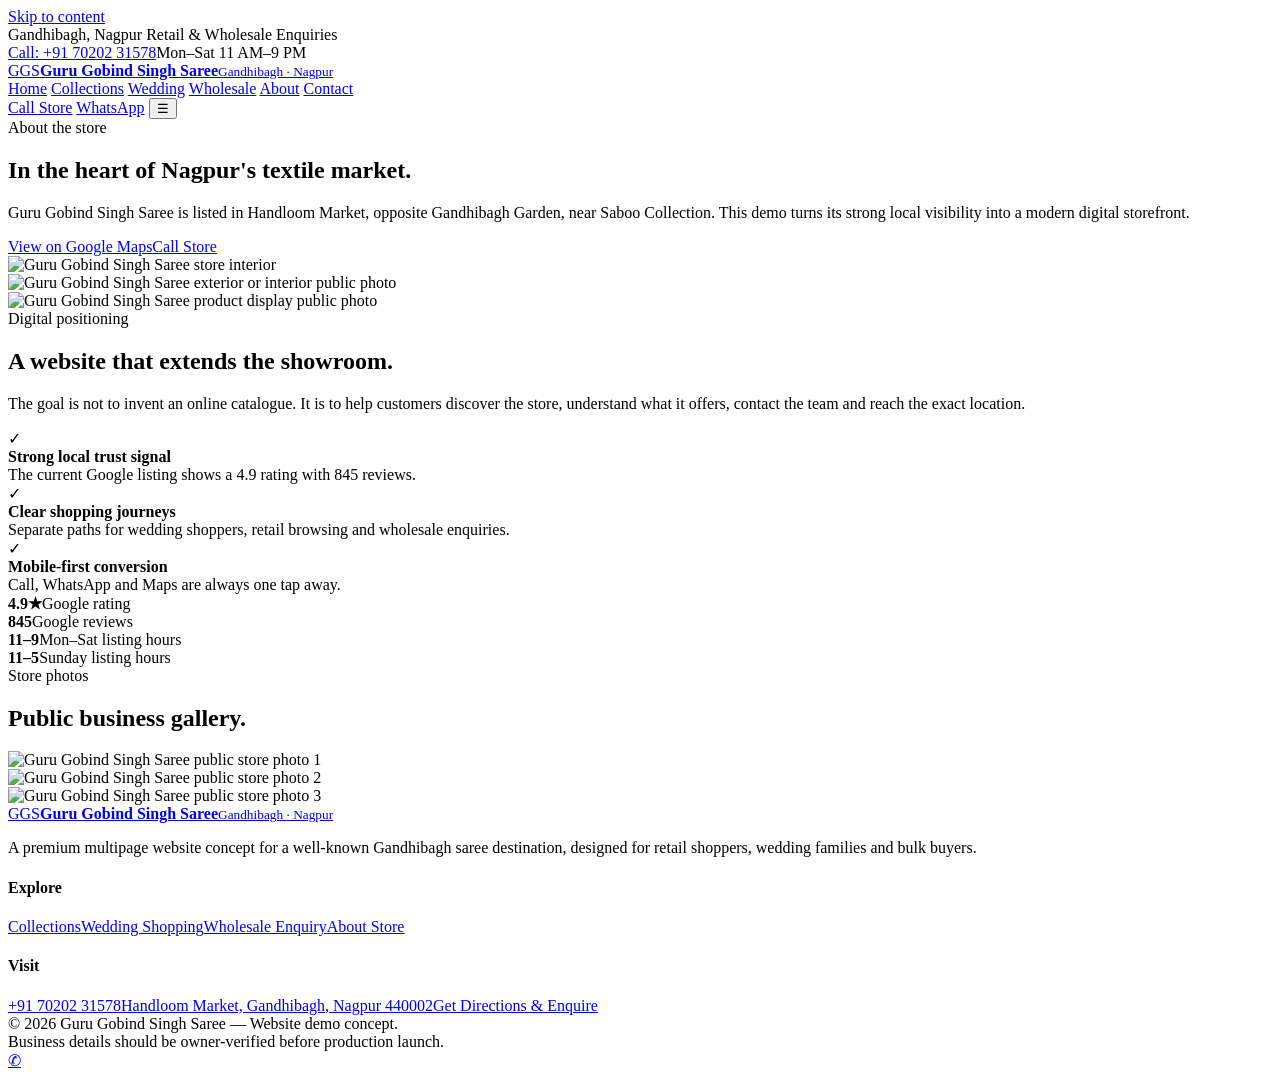
==== about.html @ aa6959a7 "Add about.html" ====
<!doctype html>
<html lang="en">
<head>
  <meta charset="utf-8">
  <meta name="viewport" content="width=device-width,initial-scale=1">
  <meta name="theme-color" content="#6f1725">
  <meta name="description" content="Guru Gobind Singh Saree, Gandhibagh Nagpur — sarees, wedding shopping and wholesale enquiries.">
  <title>Guru Gobind Singh Saree | Gandhibagh, Nagpur</title>
  <link rel="stylesheet" href="assets/style.css">
</head>
<body data-page="about">
<a class="skip-link" href="#main">Skip to content</a>
<div class="topbar"><div class="container"><div>Gandhibagh, Nagpur <span class="dot"></span> Retail & Wholesale Enquiries</div><div class="topbar-right"><a href="tel:+917020231578">Call: +91 70202 31578</a><span>Mon–Sat 11 AM–9 PM</span></div></div></div>
<header class="header">
  <div class="container nav">
    <a class="brand" href="index.html" aria-label="Guru Gobind Singh Saree home"><span class="brand-mark"><span>GGS</span></span><span class="brand-copy"><b>Guru Gobind Singh Saree</b><small>Gandhibagh · Nagpur</small></span></a>
    <nav class="nav-links" aria-label="Primary navigation">
      <a data-nav="home" href="index.html">Home</a>
      <a data-nav="collections" href="collections.html">Collections</a>
      <a data-nav="wedding" href="wedding.html">Wedding</a>
      <a data-nav="wholesale" href="wholesale.html">Wholesale</a>
      <a data-nav="about" href="about.html">About</a>
      <a data-nav="contact" href="contact.html">Contact</a>
    </nav>
    <div class="nav-cta">
      <a class="btn btn-secondary btn-sm" href="tel:+917020231578">Call Store</a>
      <a class="btn btn-primary btn-sm" href="https://wa.me/917020231578" target="_blank" rel="noopener">WhatsApp</a>
      <button class="menu-btn" aria-label="Toggle menu" aria-expanded="false">☰</button>
    </div>
  </div>
</header>
<main id="main">
<section class="page-hero"><div class="container page-hero-grid"><div class="reveal"><div class="eyebrow">About the store</div><h1>In the heart of Nagpur's textile market.</h1><p>Guru Gobind Singh Saree is listed in Handloom Market, opposite Gandhibagh Garden, near Saboo Collection. This demo turns its strong local visibility into a modern digital storefront.</p><div class="hero-actions"><a class="btn btn-primary" href="https://maps.app.goo.gl/PXS4kTp1xGCMeKwM9" target="_blank" rel="noopener">View on Google Maps</a><a class="btn btn-secondary" href="tel:+917020231578">Call Store</a></div></div><div class="mini-photo reveal"><img src="https://content.jdmagicbox.com/v2/comp/nagpur/m4/0712px712.x712.190323190812.b2m4/catalogue/guru-gobind-singh-saree-gandhibagh-nagpur-saree-retailers-ehe0ba28uo.jpg" alt="Guru Gobind Singh Saree store interior"></div></div></section>
<section class="section"><div class="container story"><div class="story-media reveal"><div class="p1"><img src="https://content.jdmagicbox.com/comp/nagpur/m4/0712px712.x712.190323190812.b2m4/catalogue/guru-gobind-singh-saree-gandhibagh-nagpur-saree-retailers-9dnatc7odx.jpg" alt="Guru Gobind Singh Saree exterior or interior public photo"></div><div class="p2"><img src="https://content.jdmagicbox.com/comp/nagpur/m4/0712px712.x712.190323190812.b2m4/catalogue/guru-gobind-singh-saree-gandhibagh-nagpur-saree-retailers-gusxy4jlna.jpg" alt="Guru Gobind Singh Saree product display public photo"></div></div><div class="reveal"><div class="eyebrow">Digital positioning</div><h2 class="section-title">A website that extends the showroom.</h2><p class="section-lead">The goal is not to invent an online catalogue. It is to help customers discover the store, understand what it offers, contact the team and reach the exact location.</p><div class="story-points"><div class="story-point"><span class="check">✓</span><div><strong>Strong local trust signal</strong><div>The current Google listing shows a 4.9 rating with 845 reviews.</div></div></div><div class="story-point"><span class="check">✓</span><div><strong>Clear shopping journeys</strong><div>Separate paths for wedding shoppers, retail browsing and wholesale enquiries.</div></div></div><div class="story-point"><span class="check">✓</span><div><strong>Mobile-first conversion</strong><div>Call, WhatsApp and Maps are always one tap away.</div></div></div></div></div></div></section>
<section class="section-sm"><div class="container stats reveal"><div class="stat"><strong>4.9★</strong><span>Google rating</span></div><div class="stat"><strong>845</strong><span>Google reviews</span></div><div class="stat"><strong>11–9</strong><span>Mon–Sat listing hours</span></div><div class="stat"><strong>11–5</strong><span>Sunday listing hours</span></div></div></section>
<section class="section"><div class="container center reveal"><div class="eyebrow">Store photos</div><h2 class="section-title">Public business gallery.</h2></div><div class="container gallery reveal"><div class="gallery-card"><img src="https://content.jdmagicbox.com/comp/nagpur/m4/0712px712.x712.190323190812.b2m4/catalogue/guru-gobind-singh-saree-gandhibagh-nagpur-saree-retailers-9dnatc7odx.jpg" alt="Guru Gobind Singh Saree public store photo 1"></div><div class="gallery-card"><img src="https://content.jdmagicbox.com/v2/comp/nagpur/m4/0712px712.x712.190323190812.b2m4/catalogue/guru-gobind-singh-saree-gandhibagh-nagpur-saree-retailers-ehe0ba28uo.jpg" alt="Guru Gobind Singh Saree public store photo 2"></div><div class="gallery-card"><img src="https://content.jdmagicbox.com/comp/nagpur/m4/0712px712.x712.190323190812.b2m4/catalogue/guru-gobind-singh-saree-gandhibagh-nagpur-saree-retailers-gusxy4jlna.jpg" alt="Guru Gobind Singh Saree public store photo 3"></div></div></section>
</main>
<footer class="footer">
  <div class="container footer-grid">
    <div>
      <a class="brand" href="index.html"><span class="brand-mark"><span>GGS</span></span><span class="brand-copy"><b>Guru Gobind Singh Saree</b><small>Gandhibagh · Nagpur</small></span></a>
      <p>A premium multipage website concept for a well-known Gandhibagh saree destination, designed for retail shoppers, wedding families and bulk buyers.</p>
    </div>
    <div><h4>Explore</h4><div class="footer-links"><a href="collections.html">Collections</a><a href="wedding.html">Wedding Shopping</a><a href="wholesale.html">Wholesale Enquiry</a><a href="about.html">About Store</a></div></div>
    <div><h4>Visit</h4><div class="footer-links"><a href="tel:+917020231578">+91 70202 31578</a><a href="https://maps.app.goo.gl/PXS4kTp1xGCMeKwM9" target="_blank" rel="noopener">Handloom Market, Gandhibagh, Nagpur 440002</a><a href="contact.html">Get Directions & Enquire</a></div></div>
  </div>
  <div class="container footer-bottom"><div>© 2026 Guru Gobind Singh Saree — Website demo concept.</div><span>Business details should be owner-verified before production launch.</span></div>
</footer>
<a class="whatsapp-float" aria-label="Chat on WhatsApp" href="https://wa.me/917020231578?text=Namaste%2C%20I%20want%20to%20know%20about%20your%20saree%20collection." target="_blank" rel="noopener">✆</a>
<dialog id="lightbox" class="lightbox"><button class="lightbox-close" aria-label="Close image">×</button><img src="assets/fallback.svg" alt="Expanded store photo"></dialog>
<script src="assets/script.js"></script>
</body></html>
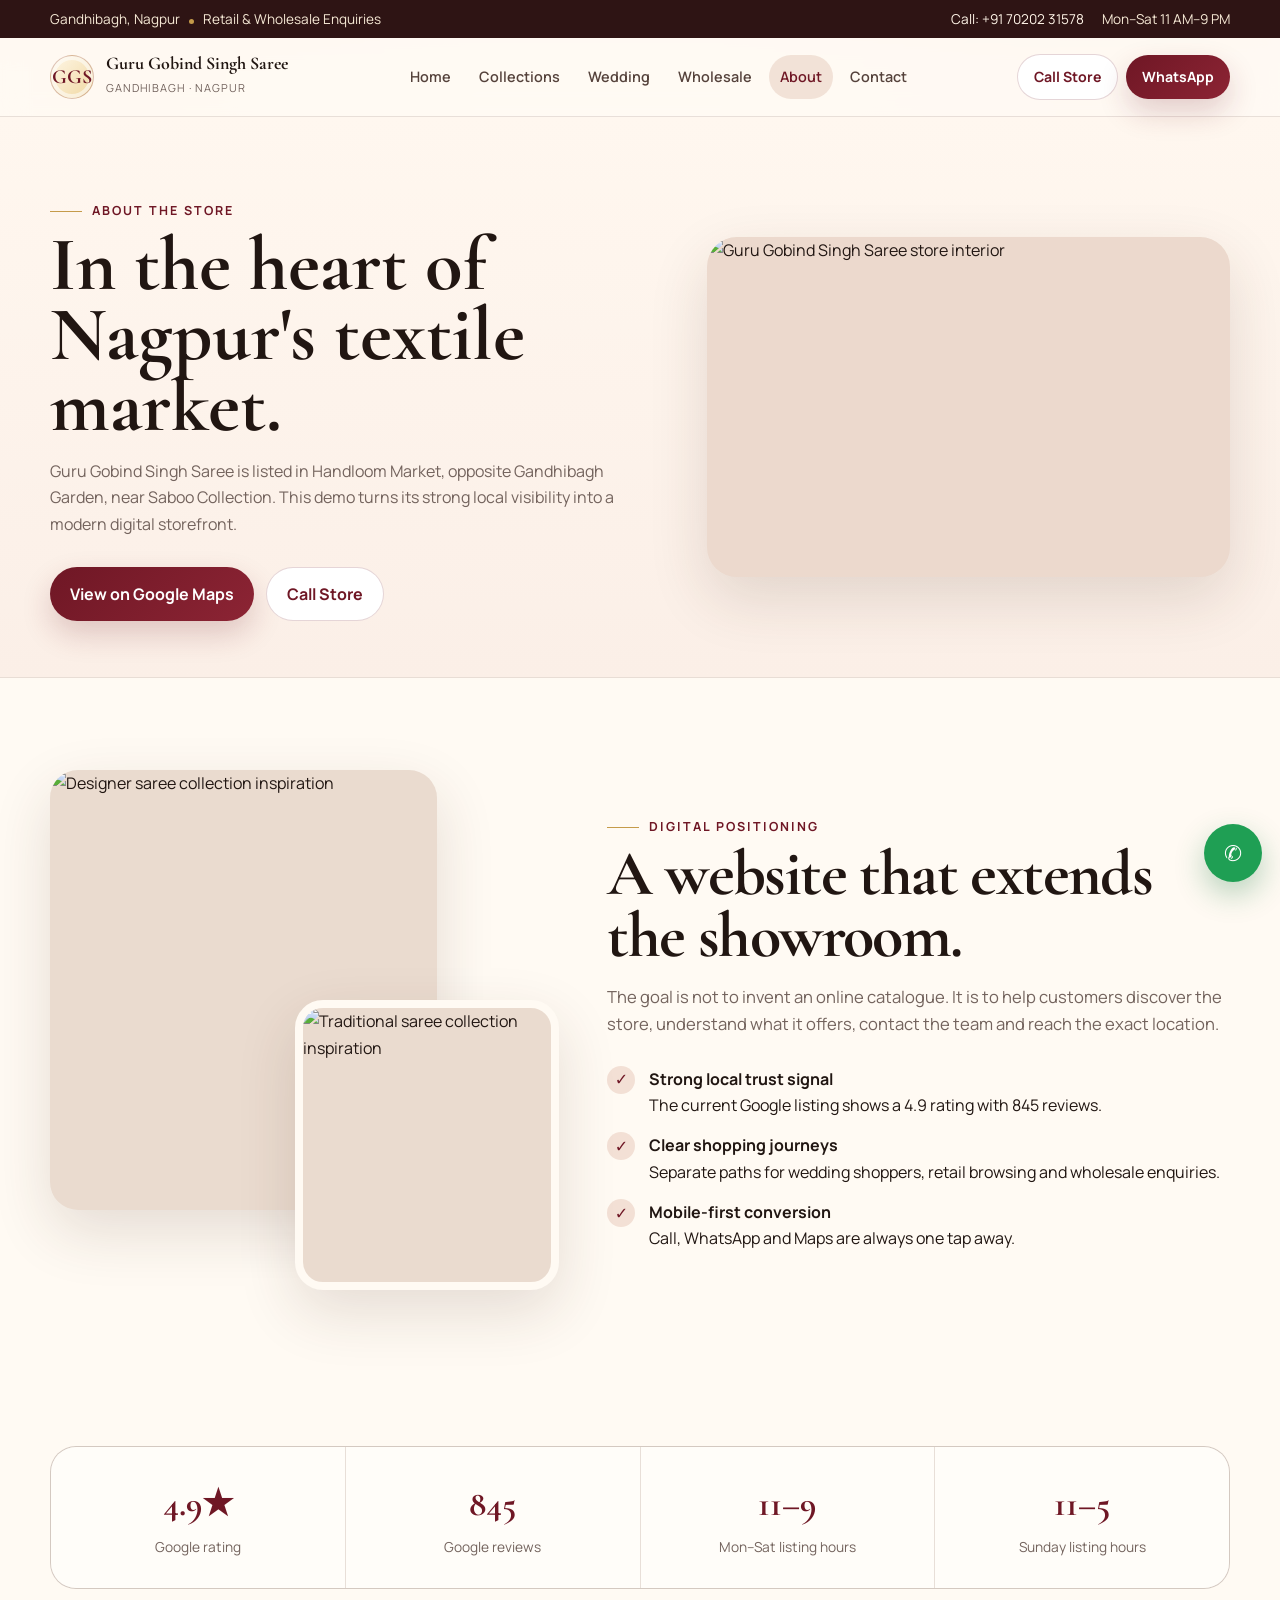
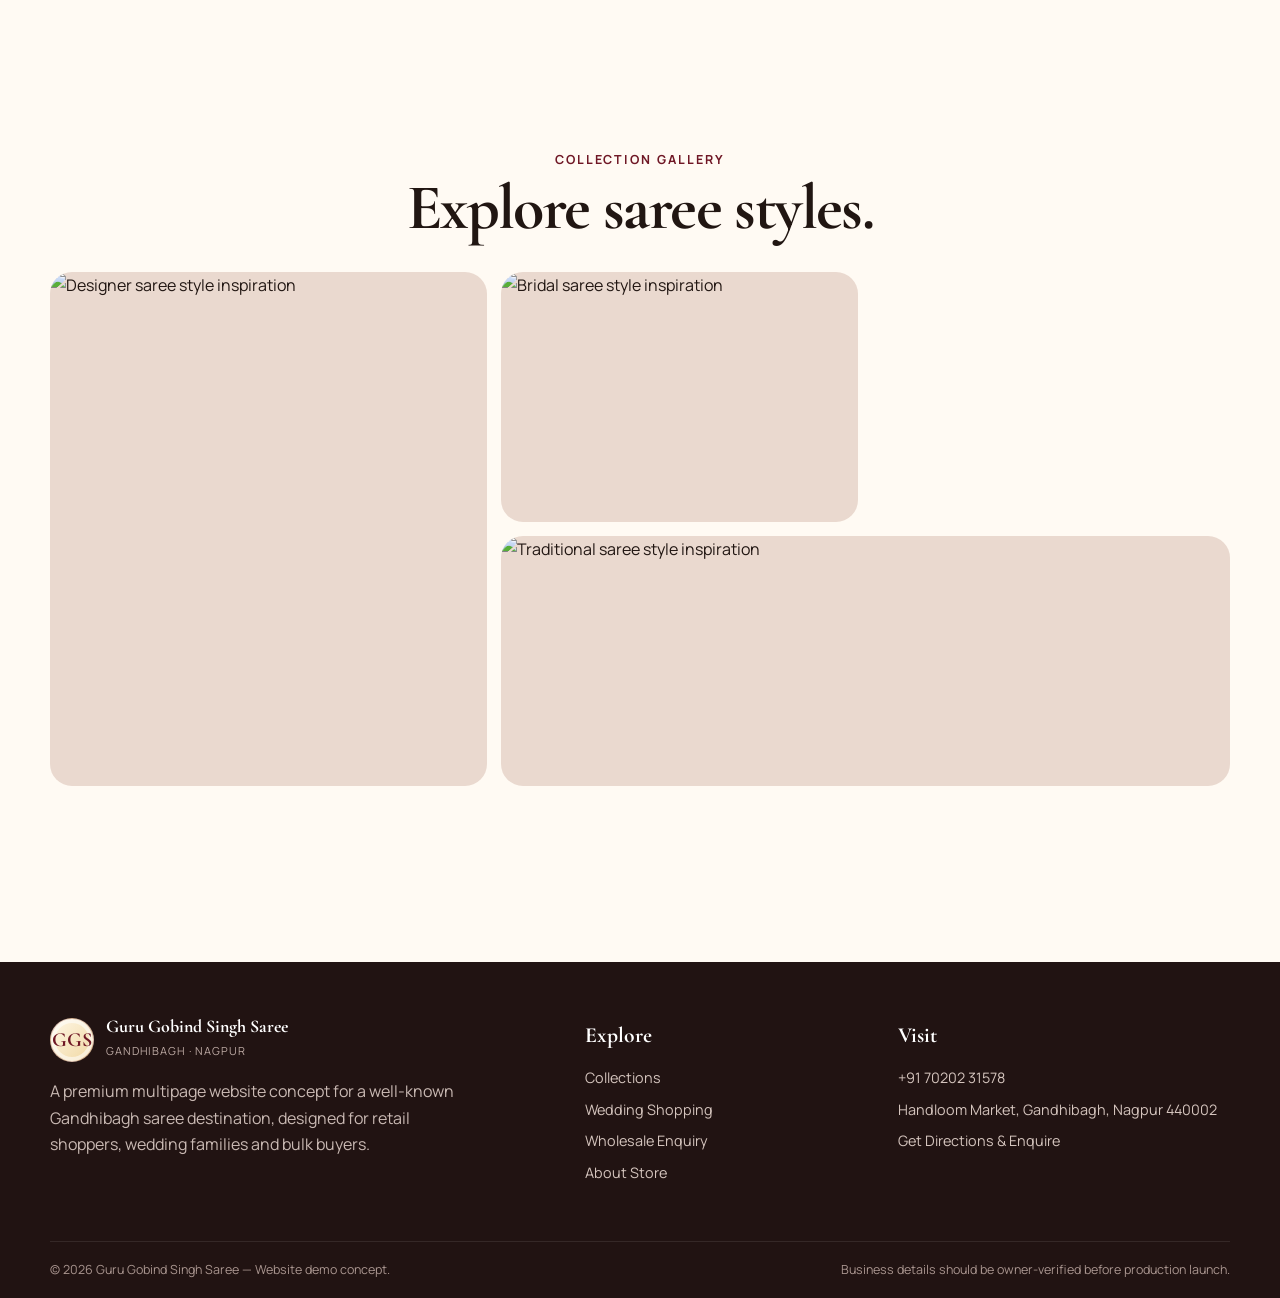
==== commit 329a817a: "Keep one shop photo and use catalog imagery elsewhere" ====
--- a/about.html
+++ b/about.html
@@ -31,9 +31,9 @@
 </header>
 <main id="main">
 <section class="page-hero"><div class="container page-hero-grid"><div class="reveal"><div class="eyebrow">About the store</div><h1>In the heart of Nagpur's textile market.</h1><p>Guru Gobind Singh Saree is listed in Handloom Market, opposite Gandhibagh Garden, near Saboo Collection. This demo turns its strong local visibility into a modern digital storefront.</p><div class="hero-actions"><a class="btn btn-primary" href="https://maps.app.goo.gl/PXS4kTp1xGCMeKwM9" target="_blank" rel="noopener">View on Google Maps</a><a class="btn btn-secondary" href="tel:+917020231578">Call Store</a></div></div><div class="mini-photo reveal"><img src="https://content.jdmagicbox.com/v2/comp/nagpur/m4/0712px712.x712.190323190812.b2m4/catalogue/guru-gobind-singh-saree-gandhibagh-nagpur-saree-retailers-ehe0ba28uo.jpg" alt="Guru Gobind Singh Saree store interior"></div></div></section>
-<section class="section"><div class="container story"><div class="story-media reveal"><div class="p1"><img src="https://content.jdmagicbox.com/comp/nagpur/m4/0712px712.x712.190323190812.b2m4/catalogue/guru-gobind-singh-saree-gandhibagh-nagpur-saree-retailers-9dnatc7odx.jpg" alt="Guru Gobind Singh Saree exterior or interior public photo"></div><div class="p2"><img src="https://content.jdmagicbox.com/comp/nagpur/m4/0712px712.x712.190323190812.b2m4/catalogue/guru-gobind-singh-saree-gandhibagh-nagpur-saree-retailers-gusxy4jlna.jpg" alt="Guru Gobind Singh Saree product display public photo"></div></div><div class="reveal"><div class="eyebrow">Digital positioning</div><h2 class="section-title">A website that extends the showroom.</h2><p class="section-lead">The goal is not to invent an online catalogue. It is to help customers discover the store, understand what it offers, contact the team and reach the exact location.</p><div class="story-points"><div class="story-point"><span class="check">✓</span><div><strong>Strong local trust signal</strong><div>The current Google listing shows a 4.9 rating with 845 reviews.</div></div></div><div class="story-point"><span class="check">✓</span><div><strong>Clear shopping journeys</strong><div>Separate paths for wedding shoppers, retail browsing and wholesale enquiries.</div></div></div><div class="story-point"><span class="check">✓</span><div><strong>Mobile-first conversion</strong><div>Call, WhatsApp and Maps are always one tap away.</div></div></div></div></div></div></section>
+<section class="section"><div class="container story"><div class="story-media reveal"><div class="p1"><img src="https://images.unsplash.com/photo-1774437891639-e82c83533799?auto=format&fit=crop&w=1100&q=84" alt="Designer saree collection inspiration"></div><div class="p2"><img src="https://images.unsplash.com/photo-1774437891793-2013f7b5a04a?auto=format&fit=crop&w=1100&q=84" alt="Traditional saree collection inspiration"></div></div><div class="reveal"><div class="eyebrow">Digital positioning</div><h2 class="section-title">A website that extends the showroom.</h2><p class="section-lead">The goal is not to invent an online catalogue. It is to help customers discover the store, understand what it offers, contact the team and reach the exact location.</p><div class="story-points"><div class="story-point"><span class="check">✓</span><div><strong>Strong local trust signal</strong><div>The current Google listing shows a 4.9 rating with 845 reviews.</div></div></div><div class="story-point"><span class="check">✓</span><div><strong>Clear shopping journeys</strong><div>Separate paths for wedding shoppers, retail browsing and wholesale enquiries.</div></div></div><div class="story-point"><span class="check">✓</span><div><strong>Mobile-first conversion</strong><div>Call, WhatsApp and Maps are always one tap away.</div></div></div></div></div></div></section>
 <section class="section-sm"><div class="container stats reveal"><div class="stat"><strong>4.9★</strong><span>Google rating</span></div><div class="stat"><strong>845</strong><span>Google reviews</span></div><div class="stat"><strong>11–9</strong><span>Mon–Sat listing hours</span></div><div class="stat"><strong>11–5</strong><span>Sunday listing hours</span></div></div></section>
-<section class="section"><div class="container center reveal"><div class="eyebrow">Store photos</div><h2 class="section-title">Public business gallery.</h2></div><div class="container gallery reveal"><div class="gallery-card"><img src="https://content.jdmagicbox.com/comp/nagpur/m4/0712px712.x712.190323190812.b2m4/catalogue/guru-gobind-singh-saree-gandhibagh-nagpur-saree-retailers-9dnatc7odx.jpg" alt="Guru Gobind Singh Saree public store photo 1"></div><div class="gallery-card"><img src="https://content.jdmagicbox.com/v2/comp/nagpur/m4/0712px712.x712.190323190812.b2m4/catalogue/guru-gobind-singh-saree-gandhibagh-nagpur-saree-retailers-ehe0ba28uo.jpg" alt="Guru Gobind Singh Saree public store photo 2"></div><div class="gallery-card"><img src="https://content.jdmagicbox.com/comp/nagpur/m4/0712px712.x712.190323190812.b2m4/catalogue/guru-gobind-singh-saree-gandhibagh-nagpur-saree-retailers-gusxy4jlna.jpg" alt="Guru Gobind Singh Saree public store photo 3"></div></div></section>
+<section class="section"><div class="container center reveal"><div class="eyebrow">Collection gallery</div><h2 class="section-title">Explore saree styles.</h2></div><div class="container gallery reveal"><div class="gallery-card"><img src="https://images.unsplash.com/photo-1756483510889-dd6c3d9e0a17?auto=format&fit=crop&w=1100&q=84" alt="Designer saree style inspiration"></div><div class="gallery-card"><img src="https://images.unsplash.com/photo-1771992228630-62fb0bd1ebd2?auto=format&fit=crop&w=1100&q=84" alt="Bridal saree style inspiration"></div><div class="gallery-card"><img src="https://images.unsplash.com/photo-1745482031782-78f33f4c27ff?auto=format&fit=crop&w=1100&q=84" alt="Traditional saree style inspiration"></div></div></section>
 </main>
 <footer class="footer">
   <div class="container footer-grid">
--- a/assets/style.css
+++ b/assets/style.css
@@ -0,0 +1,104 @@
+@import url('https://fonts.googleapis.com/css2?family=Cormorant+Garamond:wght@500;600;700&family=Manrope:wght@400;500;600;700&display=swap');
+
+:root{
+  --ink:#211612;
+  --muted:#73635d;
+  --cream:#fffaf3;
+  --paper:#fffdf9;
+  --maroon:#6f1725;
+  --maroon-2:#8e2634;
+  --gold:#c59b4a;
+  --gold-soft:#ead6a8;
+  --rose:#f5e5df;
+  --line:rgba(65,38,31,.12);
+  --shadow:0 22px 60px rgba(72,39,27,.14);
+  --radius:26px;
+  --radius-sm:18px;
+  --max:1180px;
+}
+
+*{box-sizing:border-box}
+html{scroll-behavior:smooth}
+body{margin:0;background:var(--cream);color:var(--ink);font-family:'Manrope',system-ui,sans-serif;line-height:1.65;overflow-x:hidden}
+body::before{content:"";position:fixed;inset:0;pointer-events:none;z-index:-1;background:radial-gradient(circle at 10% 8%,rgba(197,155,74,.09),transparent 25%),radial-gradient(circle at 85% 10%,rgba(111,23,37,.06),transparent 28%)}
+a{color:inherit;text-decoration:none}
+img{max-width:100%;display:block}
+button,input,select,textarea{font:inherit}
+button{cursor:pointer}
+.skip-link{position:absolute;left:-999px;top:auto}.skip-link:focus{left:16px;top:16px;background:#fff;padding:10px 14px;border-radius:10px;z-index:9999}
+.container{width:min(var(--max),calc(100% - 40px));margin-inline:auto}
+.section{padding:92px 0}.section-sm{padding:64px 0}.eyebrow{display:inline-flex;align-items:center;gap:10px;text-transform:uppercase;letter-spacing:.16em;font-size:.78rem;font-weight:700;color:var(--maroon)}
+.eyebrow::before{content:"";width:32px;height:1px;background:var(--gold)}
+.section-title{font-family:'Cormorant Garamond',serif;font-size:clamp(2.4rem,5vw,4.6rem);line-height:.96;margin:.35rem 0 1rem;letter-spacing:-.025em}.section-lead{max-width:720px;color:var(--muted);font-size:1.04rem}.center{text-align:center}.center .section-lead{margin-inline:auto}.center .eyebrow::before{display:none}
+
+.topbar{background:#2e1414;color:#f7ead6;font-size:.85rem}.topbar .container{min-height:38px;display:flex;align-items:center;justify-content:space-between;gap:16px}.topbar a{color:#fff5e8}.topbar-right{display:flex;gap:18px;align-items:center}.dot{width:5px;height:5px;background:var(--gold);border-radius:50%;display:inline-block;margin:0 6px}
+.header{position:sticky;top:0;z-index:50;background:rgba(255,250,243,.92);backdrop-filter:blur(14px);border-bottom:1px solid var(--line)}.nav{min-height:78px;display:flex;align-items:center;justify-content:space-between;gap:24px}.brand{display:flex;align-items:center;gap:12px;min-width:250px}.brand-mark{width:44px;height:44px;border:1px solid rgba(111,23,37,.22);border-radius:50%;display:grid;place-items:center;background:linear-gradient(135deg,#fff7e7,#f0d8a2);box-shadow:inset 0 0 0 4px rgba(255,255,255,.55)}.brand-mark span{font-family:'Cormorant Garamond',serif;font-size:1.25rem;font-weight:700;color:var(--maroon)}.brand-copy b{font-family:'Cormorant Garamond',serif;font-size:1.12rem;display:block;line-height:1}.brand-copy small{font-size:.69rem;color:var(--muted);letter-spacing:.08em;text-transform:uppercase}.nav-links{display:flex;gap:6px;align-items:center}.nav-links a{padding:10px 11px;border-radius:999px;font-size:.9rem;font-weight:600;color:#55423b}.nav-links a:hover,.nav-links a.active{background:#f2e2d7;color:var(--maroon)}.nav-cta{display:flex;gap:8px;align-items:center}.menu-btn{display:none;border:0;background:#fff0e5;width:44px;height:44px;border-radius:14px;color:var(--maroon);font-size:1.3rem}
+
+.btn{border:0;display:inline-flex;align-items:center;justify-content:center;gap:9px;border-radius:999px;padding:13px 20px;font-weight:700;transition:.25s ease;min-height:48px}.btn-primary{background:linear-gradient(135deg,var(--maroon),#8c2434);color:white;box-shadow:0 13px 30px rgba(111,23,37,.2)}.btn-primary:hover{transform:translateY(-2px);box-shadow:0 17px 35px rgba(111,23,37,.27)}.btn-secondary{background:#fff;border:1px solid rgba(111,23,37,.18);color:var(--maroon)}.btn-secondary:hover{background:#fff3e9}.btn-gold{background:linear-gradient(135deg,#d4b066,#b68835);color:#25160d}.btn-sm{padding:10px 16px;min-height:42px;font-size:.88rem}
+
+.hero{position:relative;padding:62px 0 44px;overflow:hidden}.hero-grid{display:grid;grid-template-columns:1.04fr .96fr;gap:56px;align-items:center}.hero-copy h1{font-family:'Cormorant Garamond',serif;font-size:clamp(3.3rem,7vw,6.4rem);line-height:.87;letter-spacing:-.045em;margin:.55rem 0 1.35rem}.hero-copy h1 span{display:block;color:var(--maroon)}.hero-copy p{font-size:1.08rem;color:var(--muted);max-width:650px}.hero-actions{display:flex;gap:12px;flex-wrap:wrap;margin-top:30px}.trust-row{display:flex;flex-wrap:wrap;gap:18px;margin-top:34px;padding-top:24px;border-top:1px solid var(--line)}.trust{display:flex;gap:10px;align-items:center}.trust strong{display:block;font-size:1rem}.trust small{display:block;color:var(--muted)}.trust-icon{width:38px;height:38px;border-radius:12px;background:#f4e7d9;display:grid;place-items:center;color:var(--maroon)}
+.hero-visual{position:relative;min-height:590px;perspective:1200px}.photo-main{position:absolute;right:0;top:12px;width:83%;height:510px;border-radius:34px;overflow:hidden;box-shadow:var(--shadow);background:#e9d2c4;transform:rotateY(-4deg) rotateZ(1deg)}.photo-main img{width:100%;height:100%;object-fit:cover}.photo-main::after{content:"";position:absolute;inset:0;background:linear-gradient(to top,rgba(31,12,11,.4),transparent 50%)}.floating-card{position:absolute;left:0;bottom:44px;width:245px;padding:20px;background:rgba(255,253,249,.94);backdrop-filter:blur(14px);border:1px solid rgba(255,255,255,.7);border-radius:22px;box-shadow:0 22px 50px rgba(58,33,25,.18);z-index:3;transform:translateZ(40px)}.floating-card .rating{font-size:1.5rem;font-family:'Cormorant Garamond',serif;font-weight:700}.stars{color:#b9872e;letter-spacing:.1em}.ornament{position:absolute;right:-40px;bottom:0;width:220px;height:220px;border:1px solid rgba(197,155,74,.24);border-radius:50%}.ornament::before,.ornament::after{content:"";position:absolute;border:1px solid rgba(111,23,37,.13);border-radius:50%;inset:24px}.ornament::after{inset:52px}
+
+.ribbon{background:#4b171d;color:#fff8ec;padding:16px 0;overflow:hidden}.ticker{display:flex;gap:38px;white-space:nowrap;animation:ticker 24s linear infinite;font-size:.87rem;text-transform:uppercase;letter-spacing:.12em}.ticker span::after{content:"✦";color:var(--gold);margin-left:38px}@keyframes ticker{from{transform:translateX(0)}to{transform:translateX(-50%)}}
+
+.cards-3{display:grid;grid-template-columns:repeat(3,1fr);gap:22px;margin-top:38px}.feature-card{background:var(--paper);border:1px solid var(--line);padding:28px;border-radius:var(--radius);min-height:220px;box-shadow:0 14px 38px rgba(80,45,31,.06);transition:.3s ease;transform-style:preserve-3d}.feature-card:hover{transform:translateY(-7px) rotateX(1.5deg);box-shadow:var(--shadow)}.feature-icon{width:54px;height:54px;border-radius:17px;display:grid;place-items:center;background:#f5e5dc;color:var(--maroon);font-size:1.5rem}.feature-card h3{font-family:'Cormorant Garamond',serif;font-size:1.7rem;margin:18px 0 7px}.feature-card p{color:var(--muted);margin:0}
+
+.collection-grid{display:grid;grid-template-columns:repeat(4,1fr);gap:18px;margin-top:38px}.collection-card{position:relative;min-height:320px;border-radius:24px;overflow:hidden;background:#3b1b1b;color:white;box-shadow:0 16px 36px rgba(62,32,24,.12);isolation:isolate;transition:.3s ease}.collection-card::before{content:"";position:absolute;inset:0;background:var(--bg,linear-gradient(135deg,#81243d,#d5a06f));z-index:-2}.collection-card::after{content:"";position:absolute;inset:0;background:radial-gradient(circle at 80% 20%,rgba(255,255,255,.22),transparent 20%),repeating-radial-gradient(circle at 0 100%,transparent 0 12px,rgba(255,255,255,.06) 13px 14px);z-index:-1}.collection-card:hover{transform:translateY(-7px) rotateX(2deg)}.collection-card .inner{position:absolute;inset:auto 20px 18px}.collection-card h3{font-family:'Cormorant Garamond',serif;font-size:1.9rem;margin:0}.collection-card p{font-size:.86rem;color:#f4e9df;margin:6px 0 0}.tag{display:inline-flex;padding:7px 10px;border-radius:999px;background:rgba(255,255,255,.13);backdrop-filter:blur(6px);font-size:.72rem;text-transform:uppercase;letter-spacing:.1em;margin-bottom:12px}
+
+.story{display:grid;grid-template-columns:.9fr 1.1fr;gap:48px;align-items:center}.story-media{position:relative;min-height:520px}.story-media .p1,.story-media .p2{position:absolute;border-radius:28px;overflow:hidden;background:#eadbcf;box-shadow:var(--shadow)}.story-media img{width:100%;height:100%;object-fit:cover}.story-media .p1{width:76%;height:440px;left:0;top:0}.story-media .p2{width:52%;height:290px;right:0;bottom:0;border:8px solid var(--cream)}.story-points{display:grid;gap:14px;margin-top:28px}.story-point{display:flex;gap:14px;align-items:flex-start}.check{width:28px;height:28px;display:grid;place-items:center;border-radius:50%;background:#f3e0d5;color:var(--maroon);flex:0 0 auto;font-weight:800}
+
+.stats{display:grid;grid-template-columns:repeat(4,1fr);gap:1px;background:var(--line);border:1px solid var(--line);border-radius:26px;overflow:hidden}.stat{background:var(--paper);padding:28px;text-align:center}.stat strong{font-family:'Cormorant Garamond',serif;font-size:2.2rem;color:var(--maroon);display:block}.stat span{color:var(--muted);font-size:.86rem}
+
+.gallery{display:grid;grid-template-columns:1.1fr .9fr .9fr;grid-template-rows:250px 250px;gap:14px;margin-top:34px}.gallery-card{border-radius:22px;overflow:hidden;position:relative;background:#ead9cf;cursor:zoom-in}.gallery-card:first-child{grid-row:1/3}.gallery-card img{width:100%;height:100%;object-fit:cover;transition:.4s ease}.gallery-card:hover img{transform:scale(1.04)}.gallery-card::after{content:"View";position:absolute;right:14px;bottom:14px;background:rgba(255,255,255,.88);color:var(--maroon);padding:7px 10px;border-radius:999px;font-size:.75rem;font-weight:700;opacity:0;transform:translateY(5px);transition:.25s}.gallery-card:hover::after{opacity:1;transform:none}.gallery-card:nth-child(3){grid-column:2/4}.photo-credit{font-size:.75rem;color:var(--muted);margin-top:10px}
+
+.cta-band{border-radius:34px;padding:54px;background:linear-gradient(135deg,#4b171d,#7b2331);color:#fff;position:relative;overflow:hidden}.cta-band::after{content:"";position:absolute;width:380px;height:380px;border:1px solid rgba(255,255,255,.12);border-radius:50%;right:-120px;top:-170px;box-shadow:0 0 0 40px rgba(255,255,255,.025),0 0 0 80px rgba(255,255,255,.018)}.cta-band h2{font-family:'Cormorant Garamond',serif;font-size:clamp(2.3rem,5vw,4rem);line-height:1;margin:0 0 12px}.cta-band p{max-width:650px;color:#eaded8}.cta-actions{display:flex;gap:10px;flex-wrap:wrap;margin-top:24px;position:relative;z-index:2}
+
+.page-hero{padding:76px 0 56px;background:linear-gradient(180deg,#fff7ef,#fbefe7);border-bottom:1px solid var(--line)}.page-hero-grid{display:grid;grid-template-columns:1.08fr .92fr;gap:44px;align-items:center}.page-hero h1{font-family:'Cormorant Garamond',serif;font-size:clamp(3rem,6vw,5.5rem);line-height:.92;margin:.5rem 0 1rem}.page-hero p{color:var(--muted);max-width:650px}.mini-photo{height:340px;border-radius:30px;overflow:hidden;box-shadow:var(--shadow);background:#ecd9cd}.mini-photo img{width:100%;height:100%;object-fit:cover}
+
+.filter-row{display:flex;gap:8px;flex-wrap:wrap;margin:26px 0}.filter-btn{border:1px solid var(--line);background:white;border-radius:999px;padding:9px 14px;color:#59443c;font-weight:600}.filter-btn.active,.filter-btn:hover{background:var(--maroon);color:white}.catalog-grid{display:grid;grid-template-columns:repeat(3,1fr);gap:20px}.catalog-card{background:white;border-radius:24px;border:1px solid var(--line);overflow:hidden;box-shadow:0 12px 34px rgba(75,43,32,.06);transition:.25s}.catalog-card:hover{transform:translateY(-6px)}.catalog-art{height:190px;background:var(--bg,linear-gradient(135deg,#8c3341,#d6ab76));position:relative;overflow:hidden}.catalog-art::after{content:"";position:absolute;inset:-30%;background:repeating-linear-gradient(45deg,transparent 0 22px,rgba(255,255,255,.1) 23px 25px);transform:rotate(8deg)}.catalog-card .copy{padding:20px}.catalog-card h3{font-family:'Cormorant Garamond',serif;font-size:1.65rem;margin:0 0 5px}.catalog-card p{color:var(--muted);font-size:.9rem;margin:0 0 14px}.catalog-card[hidden]{display:none}
+
+.split{display:grid;grid-template-columns:1fr 1fr;gap:34px;align-items:start}.info-panel,.form-card{background:white;border:1px solid var(--line);border-radius:28px;padding:30px;box-shadow:0 14px 40px rgba(72,40,28,.07)}.info-list{display:grid;gap:18px;margin-top:22px}.info-item{display:flex;gap:14px}.info-item .ico{width:44px;height:44px;border-radius:14px;background:#f5e7de;display:grid;place-items:center;flex:0 0 auto;color:var(--maroon)}.info-item strong{display:block}.info-item span,.info-item a{color:var(--muted);font-size:.92rem}.form-grid{display:grid;grid-template-columns:1fr 1fr;gap:14px}.field{display:grid;gap:7px}.field.full{grid-column:1/-1}.field label{font-size:.84rem;font-weight:700;color:#4f3931}.field input,.field select,.field textarea{width:100%;border:1px solid rgba(74,43,33,.16);border-radius:14px;padding:12px 13px;background:#fffdf9;outline:none;transition:.2s}.field input:focus,.field select:focus,.field textarea:focus{border-color:rgba(111,23,37,.5);box-shadow:0 0 0 4px rgba(111,23,37,.06)}.field textarea{min-height:120px;resize:vertical}.form-note{font-size:.76rem;color:var(--muted);margin-top:10px}
+
+.map-wrap{border-radius:28px;overflow:hidden;min-height:420px;border:1px solid var(--line);box-shadow:var(--shadow);background:#e8dbd3}.map-wrap iframe{width:100%;height:420px;border:0;display:block}
+
+.timeline{display:grid;gap:14px}.timeline-item{display:grid;grid-template-columns:54px 1fr;gap:14px}.timeline-num{width:46px;height:46px;border-radius:15px;background:var(--maroon);color:white;display:grid;place-items:center;font-weight:800}.timeline-item h3{margin:2px 0 4px;font-family:'Cormorant Garamond',serif;font-size:1.55rem}.timeline-item p{margin:0;color:var(--muted)}
+
+.faq{display:grid;gap:10px;max-width:900px;margin:30px auto 0}.faq details{background:white;border:1px solid var(--line);border-radius:18px;padding:16px 18px}.faq summary{cursor:pointer;font-weight:700}.faq p{color:var(--muted);margin-bottom:0}
+
+.footer{background:#211312;color:#eaded8;margin-top:84px}.footer-grid{display:grid;grid-template-columns:1.35fr .75fr .9fr;gap:36px;padding:56px 0}.footer .brand-copy b{color:white}.footer .brand-copy small{color:#bca9a3}.footer p{color:#c9b9b3;max-width:430px}.footer h4{font-family:'Cormorant Garamond',serif;color:white;font-size:1.35rem;margin:0 0 12px}.footer-links{display:grid;gap:8px}.footer-links a{color:#d4c4bd;font-size:.9rem}.footer-links a:hover{color:white}.footer-bottom{border-top:1px solid rgba(255,255,255,.09);padding:18px 0;font-size:.78rem;color:#a9958f;display:flex;justify-content:space-between;gap:20px;flex-wrap:wrap}
+
+.whatsapp-float{position:fixed;right:18px;bottom:18px;width:58px;height:58px;border-radius:50%;display:grid;place-items:center;background:#1f9f54;color:white;box-shadow:0 12px 30px rgba(16,118,61,.3);z-index:45;font-weight:900;font-size:1.35rem;transition:.25s}.whatsapp-float:hover{transform:translateY(-4px) scale(1.04)}
+
+.reveal{opacity:0;transform:translateY(18px);transition:opacity .65s ease,transform .65s ease}.reveal.visible{opacity:1;transform:none}
+.lightbox{border:0;padding:0;border-radius:24px;overflow:hidden;max-width:min(1000px,92vw);background:#1f1412;box-shadow:0 30px 90px rgba(0,0,0,.45)}.lightbox::backdrop{background:rgba(20,12,10,.78);backdrop-filter:blur(7px)}.lightbox img{max-height:82vh;max-width:92vw;object-fit:contain}.lightbox-close{position:absolute;right:12px;top:12px;width:40px;height:40px;border-radius:50%;border:0;background:rgba(255,255,255,.9);font-weight:900;color:var(--maroon)}
+
+@media (max-width:1000px){
+  .nav-links{position:fixed;left:20px;right:20px;top:126px;background:#fffaf5;border:1px solid var(--line);box-shadow:var(--shadow);border-radius:24px;padding:14px;display:grid;gap:4px;opacity:0;visibility:hidden;transform:translateY(-8px);transition:.2s}.nav-links.open{opacity:1;visibility:visible;transform:none}.menu-btn{display:grid;place-items:center}.nav-cta .btn-secondary{display:none}.brand{min-width:auto}.hero-grid,.page-hero-grid,.story,.split{grid-template-columns:1fr}.hero-visual{min-height:520px;max-width:720px;width:100%;margin:auto}.collection-grid{grid-template-columns:repeat(2,1fr)}.cards-3,.catalog-grid{grid-template-columns:repeat(2,1fr)}.stats{grid-template-columns:repeat(2,1fr)}.gallery{grid-template-columns:1fr 1fr;grid-template-rows:300px 230px}.gallery-card:first-child{grid-row:auto}.gallery-card:nth-child(3){grid-column:1/-1}.footer-grid{grid-template-columns:1fr 1fr}.footer-grid>div:first-child{grid-column:1/-1}
+}
+
+@media (max-width:680px){
+  .container{width:min(100% - 28px,var(--max))}.topbar .container{justify-content:center;text-align:center}.topbar-right{display:none}.nav{min-height:70px}.brand-mark{width:39px;height:39px}.brand-copy b{font-size:1rem}.brand-copy small{font-size:.6rem}.nav-cta .btn-primary{display:none}.nav-links{top:110px}.section{padding:68px 0}.hero{padding-top:42px}.hero-copy h1{font-size:clamp(3rem,16vw,4.7rem)}.hero-actions{display:grid;grid-template-columns:1fr}.hero-actions .btn{width:100%}.hero-visual{min-height:440px}.photo-main{width:92%;height:385px}.floating-card{width:210px;bottom:20px;padding:16px}.trust-row{display:grid;grid-template-columns:1fr 1fr}.cards-3,.collection-grid,.catalog-grid{grid-template-columns:1fr}.collection-card{min-height:260px}.story-media{min-height:420px}.story-media .p1{height:350px;width:86%}.story-media .p2{height:220px;width:55%}.stats{grid-template-columns:1fr 1fr}.stat{padding:20px 12px}.gallery{display:grid;grid-template-columns:1fr;grid-template-rows:repeat(3,280px)}.gallery-card:nth-child(3){grid-column:auto}.cta-band{padding:34px 24px}.form-grid{grid-template-columns:1fr}.field.full{grid-column:auto}.footer-grid{grid-template-columns:1fr}.footer-grid>div:first-child{grid-column:auto}.page-hero{padding-top:52px}.mini-photo{height:290px}.footer-bottom{display:block}.footer-bottom span{display:block;margin-top:6px}.whatsapp-float{width:54px;height:54px}.ticker{font-size:.78rem}}
+
+@media (prefers-reduced-motion:reduce){*{scroll-behavior:auto!important;animation:none!important;transition:none!important}.reveal{opacity:1;transform:none}}
+
+
+/* Real saree / dress imagery */
+.collection-card.image-card{background:#271615;isolation:isolate}
+.collection-card.image-card::before{display:none}
+.collection-card.image-card::after{
+  content:"";
+  position:absolute;
+  inset:0;
+  background:linear-gradient(to top,rgba(24,10,12,.88) 0%,rgba(24,10,12,.46) 48%,rgba(24,10,12,.06) 82%);
+  z-index:1;
+}
+.collection-card.image-card>img{
+  position:absolute;inset:0;width:100%;height:100%;object-fit:cover;z-index:0;
+  transition:transform .55s ease,filter .55s ease;
+}
+.collection-card.image-card .inner{z-index:2}
+.collection-card.image-card:hover>img{transform:scale(1.065);filter:saturate(1.08)}
+.catalog-art{background:#ead9cf}
+.catalog-art::after{inset:0;transform:none;background:linear-gradient(to top,rgba(42,18,15,.16),transparent 52%)}
+.catalog-art img{width:100%;height:100%;object-fit:cover;transition:transform .45s ease}
+.catalog-card:hover .catalog-art img{transform:scale(1.055)}
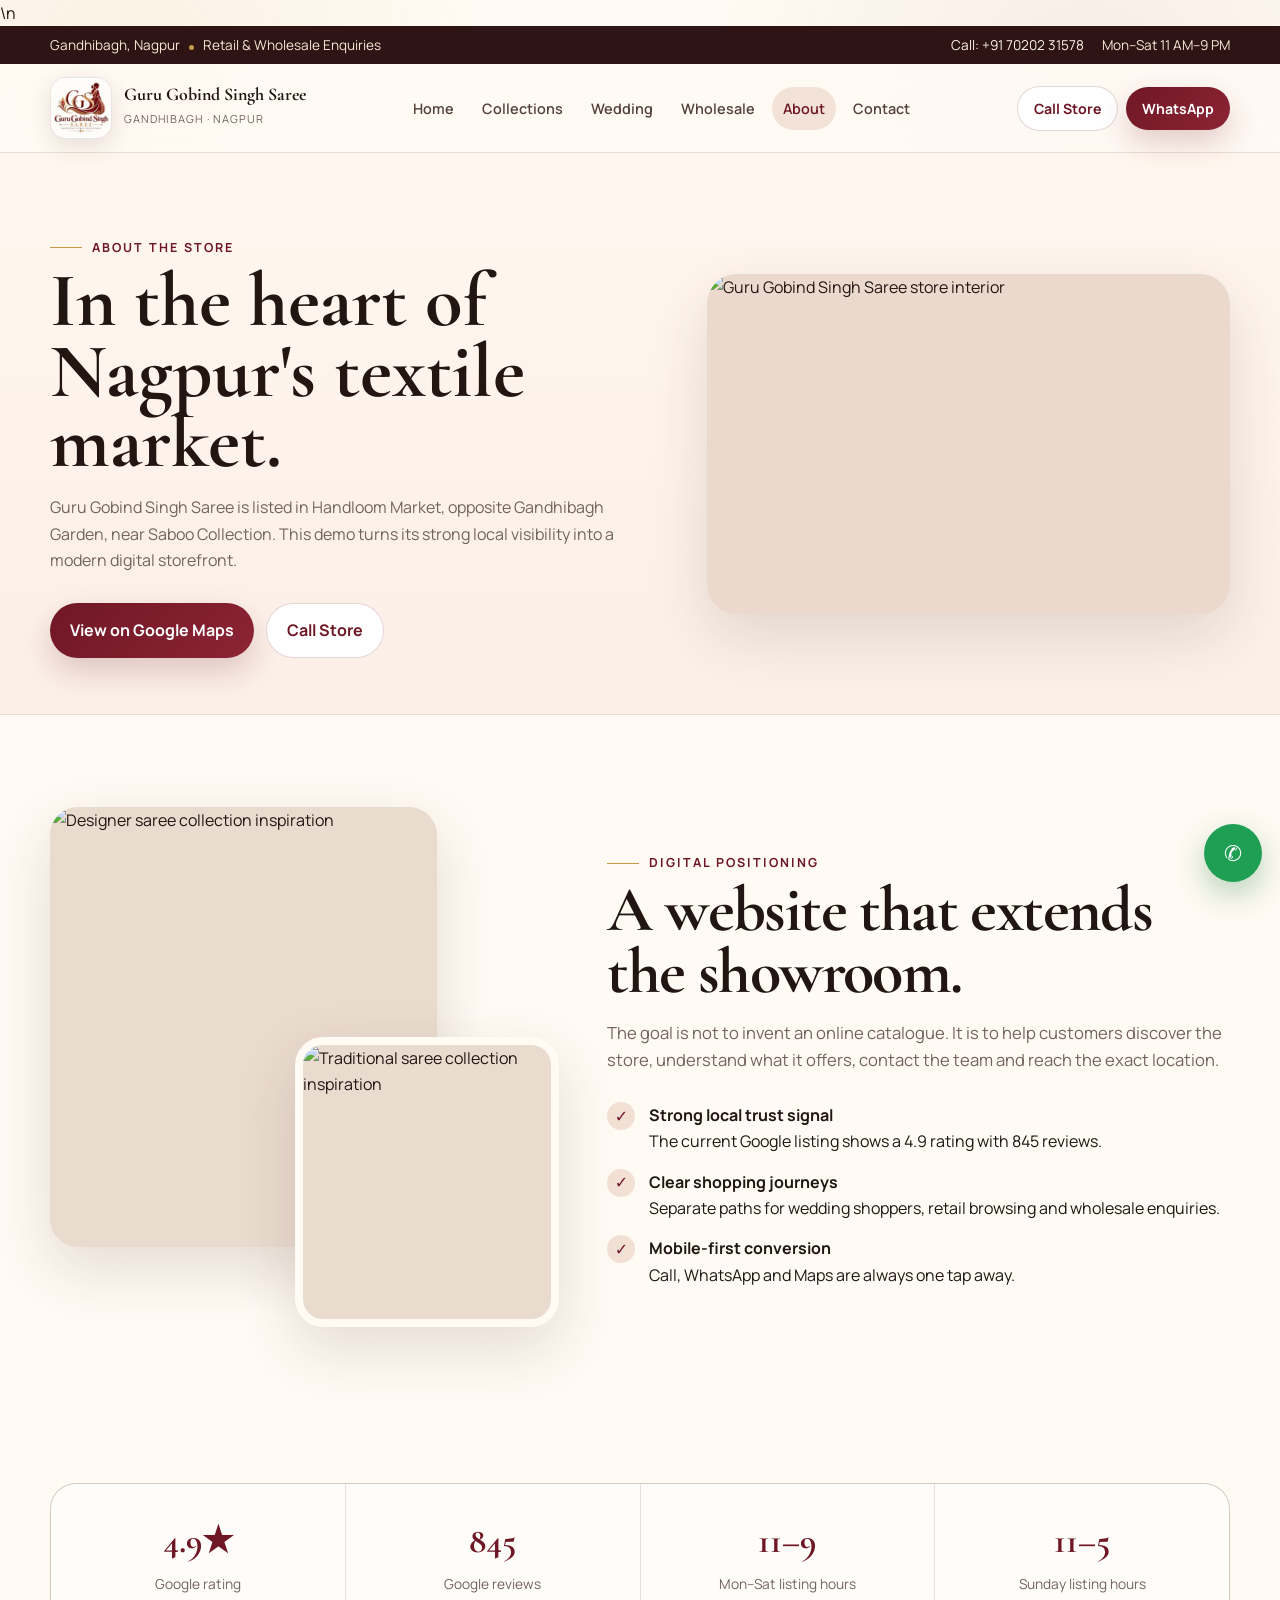
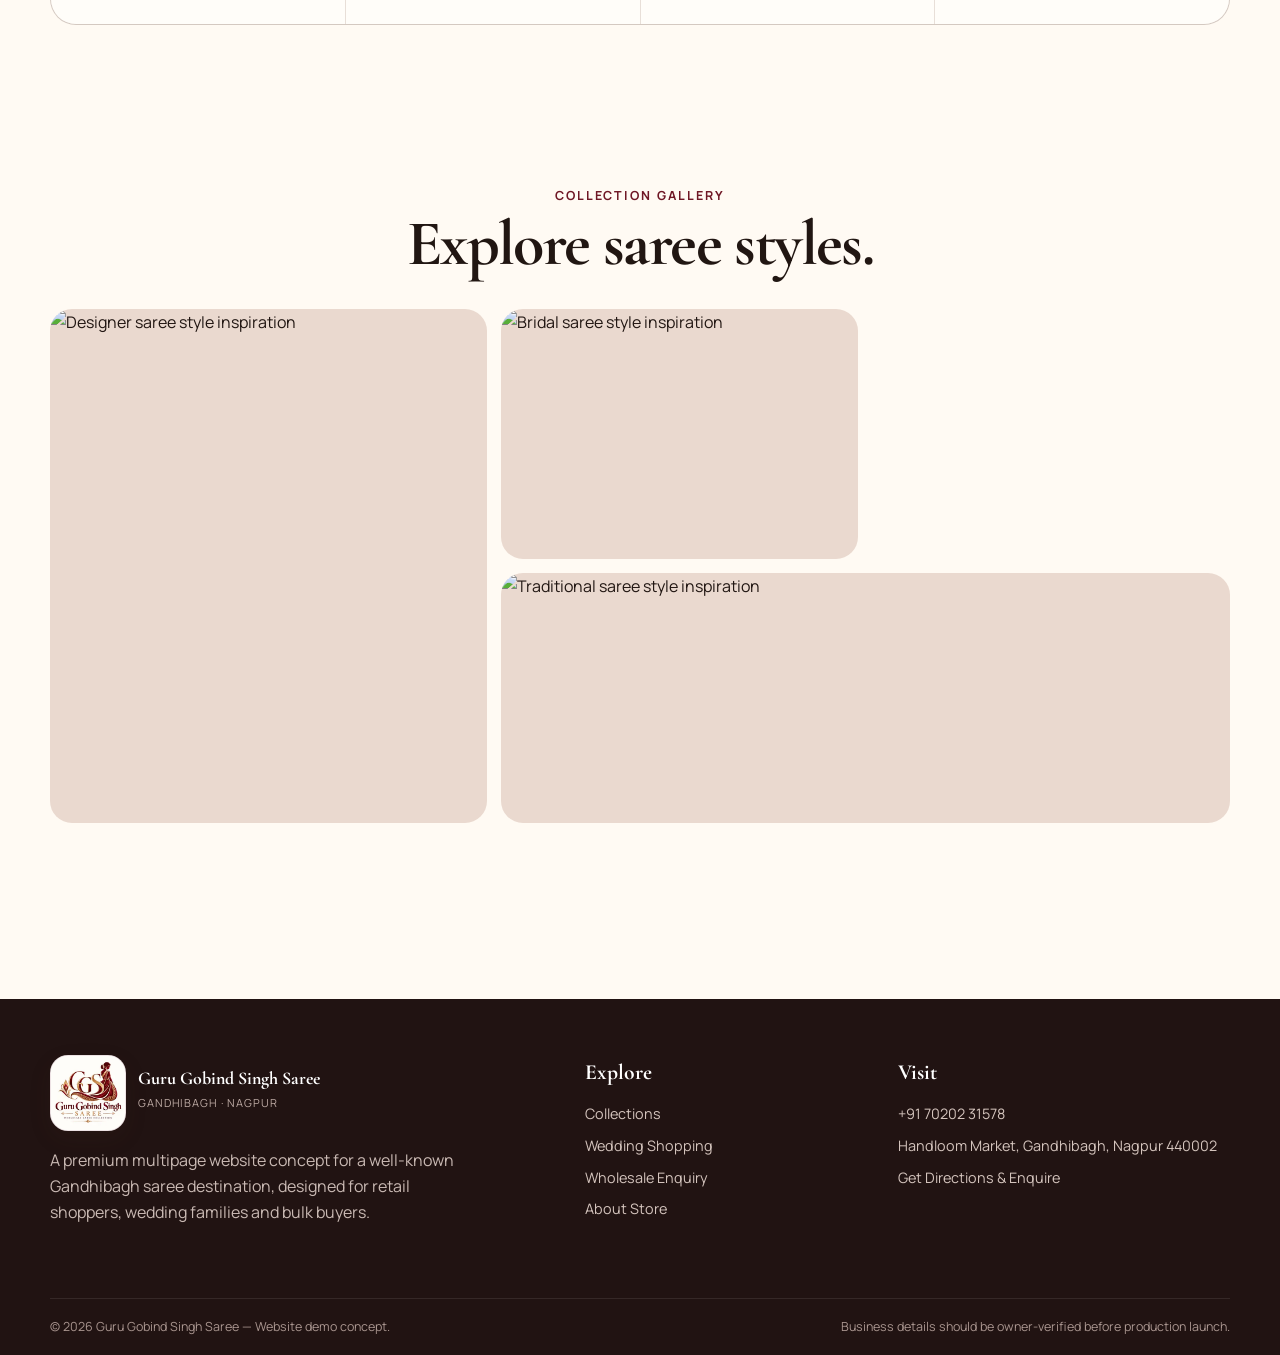
==== commit 4bfa59be: "Add branded Guru Gobind Singh Saree logo across website" ====
--- a/about.html
+++ b/about.html
@@ -7,13 +7,13 @@
   <meta name="description" content="Guru Gobind Singh Saree, Gandhibagh Nagpur — sarees, wedding shopping and wholesale enquiries.">
   <title>Guru Gobind Singh Saree | Gandhibagh, Nagpur</title>
   <link rel="stylesheet" href="assets/style.css">
-</head>
+  <link rel="icon" href="assets/guru-gobind-singh-saree-logo.webp" type="image/webp">\n</head>
 <body data-page="about">
 <a class="skip-link" href="#main">Skip to content</a>
 <div class="topbar"><div class="container"><div>Gandhibagh, Nagpur <span class="dot"></span> Retail & Wholesale Enquiries</div><div class="topbar-right"><a href="tel:+917020231578">Call: +91 70202 31578</a><span>Mon–Sat 11 AM–9 PM</span></div></div></div>
 <header class="header">
   <div class="container nav">
-    <a class="brand" href="index.html" aria-label="Guru Gobind Singh Saree home"><span class="brand-mark"><span>GGS</span></span><span class="brand-copy"><b>Guru Gobind Singh Saree</b><small>Gandhibagh · Nagpur</small></span></a>
+    <a class="brand" href="index.html" aria-label="Guru Gobind Singh Saree home"><span class="brand-logo-wrap"><img class="brand-logo" src="assets/guru-gobind-singh-saree-logo.webp" alt="Guru Gobind Singh Saree logo"></span><span class="brand-copy"><b>Guru Gobind Singh Saree</b><small>Gandhibagh · Nagpur</small></span></a>
     <nav class="nav-links" aria-label="Primary navigation">
       <a data-nav="home" href="index.html">Home</a>
       <a data-nav="collections" href="collections.html">Collections</a>
@@ -38,7 +38,7 @@
 <footer class="footer">
   <div class="container footer-grid">
     <div>
-      <a class="brand" href="index.html"><span class="brand-mark"><span>GGS</span></span><span class="brand-copy"><b>Guru Gobind Singh Saree</b><small>Gandhibagh · Nagpur</small></span></a>
+      <a class="brand" href="index.html"><span class="brand-logo-wrap"><img class="brand-logo" src="assets/guru-gobind-singh-saree-logo.webp" alt="Guru Gobind Singh Saree logo"></span><span class="brand-copy"><b>Guru Gobind Singh Saree</b><small>Gandhibagh · Nagpur</small></span></a>
       <p>A premium multipage website concept for a well-known Gandhibagh saree destination, designed for retail shoppers, wedding families and bulk buyers.</p>
     </div>
     <div><h4>Explore</h4><div class="footer-links"><a href="collections.html">Collections</a><a href="wedding.html">Wedding Shopping</a><a href="wholesale.html">Wholesale Enquiry</a><a href="about.html">About Store</a></div></div>
--- a/assets/style.css
+++ b/assets/style.css
@@ -102,3 +102,58 @@
 .catalog-art::after{inset:0;transform:none;background:linear-gradient(to top,rgba(42,18,15,.16),transparent 52%)}
 .catalog-art img{width:100%;height:100%;object-fit:cover;transition:transform .45s ease}
 .catalog-card:hover .catalog-art img{transform:scale(1.055)}
+
+
+/* Wholesale catalogue interactions */
+.catalogue-head{display:flex;justify-content:space-between;align-items:end;gap:28px;margin-bottom:18px}
+.catalogue-head p{max-width:560px;color:var(--muted);margin:0 0 10px}
+.saree-card{cursor:pointer;position:relative;outline:none}
+.saree-card:focus-visible{box-shadow:0 0 0 4px rgba(111,23,37,.16),var(--shadow)}
+.saree-card .catalog-art{height:280px}
+.saree-card .catalog-art img{width:100%;height:100%;object-fit:cover}
+.catalog-badge{position:absolute;left:14px;top:14px;z-index:2;padding:7px 10px;border-radius:999px;background:rgba(255,250,243,.92);color:var(--maroon);font-size:.68rem;font-weight:800;text-transform:uppercase;letter-spacing:.08em;box-shadow:0 6px 18px rgba(34,19,14,.12)}
+.card-action{display:inline-flex;align-items:center;gap:6px;color:var(--maroon);font-size:.85rem;font-weight:800}
+.card-action b{transition:transform .2s}.saree-card:hover .card-action b{transform:translateX(4px)}
+.saree-modal{width:min(1080px,94vw);max-height:92vh;border:0;border-radius:30px;padding:0;background:var(--paper);box-shadow:0 34px 100px rgba(32,16,12,.42);overflow:auto}
+.saree-modal::backdrop{background:rgba(30,15,13,.72);backdrop-filter:blur(7px)}
+.saree-modal-close{position:sticky;float:right;right:16px;top:16px;z-index:5;width:44px;height:44px;border:0;border-radius:50%;background:#fff;color:var(--maroon);font-size:1.5rem;font-weight:800;box-shadow:0 8px 24px rgba(35,18,14,.18)}
+.saree-modal-layout{display:grid;grid-template-columns:1.08fr .92fr;gap:32px;padding:30px;clear:both}
+.modal-main-photo{height:520px;border-radius:24px;overflow:hidden;background:#ead9cf}
+.modal-main-photo img{width:100%;height:100%;object-fit:cover}
+.modal-thumbs{display:grid;grid-template-columns:repeat(4,1fr);gap:10px;margin-top:12px}
+.modal-thumb{border:2px solid transparent;padding:0;border-radius:14px;overflow:hidden;background:#eee;height:95px}
+.modal-thumb.active{border-color:var(--maroon)}
+.modal-thumb img{width:100%;height:100%;object-fit:cover}
+.modal-copy{align-self:center;padding-right:12px}
+.modal-badge{display:inline-flex;padding:8px 11px;border-radius:999px;background:#f4e4da;color:var(--maroon);font-size:.72rem;font-weight:800;text-transform:uppercase;letter-spacing:.1em}
+.modal-copy h2{font-family:'Cormorant Garamond',serif;font-size:clamp(2.6rem,5vw,4rem);line-height:.95;margin:16px 0 12px}
+.modal-copy p{color:var(--muted)}
+.modal-points{display:grid;gap:9px;margin:24px 0;color:#4f3931}
+.modal-copy .btn{margin-top:6px;width:100%}
+.modal-copy small{display:block;color:var(--muted);margin-top:12px}
+@media (max-width:760px){
+  .catalogue-head{display:block}.catalogue-head p{margin-top:10px}
+  .saree-card .catalog-art{height:330px}
+  .saree-modal-layout{grid-template-columns:1fr;padding:18px;gap:20px}
+  .modal-main-photo{height:420px}
+  .modal-thumbs{grid-template-columns:repeat(4,1fr)}
+  .modal-thumb{height:72px}
+}
+
+
+/* Guru Gobind Singh Saree brand logo */
+.brand-logo-wrap{
+  width:62px;height:62px;flex:0 0 62px;border-radius:16px;overflow:hidden;
+  background:#fff;border:1px solid rgba(111,23,37,.12);
+  box-shadow:0 8px 22px rgba(72,39,27,.12);display:block
+}
+.brand-logo{width:100%;height:100%;object-fit:cover;object-position:center}
+.header .nav{min-height:88px}
+.footer .brand-logo-wrap{width:76px;height:76px;flex-basis:76px;border-radius:18px}
+@media (max-width:680px){
+  .brand-logo-wrap{width:48px;height:48px;flex-basis:48px;border-radius:13px}
+  .header .nav{min-height:74px}
+  .brand-copy b{font-size:.92rem}
+  .brand-copy small{font-size:.56rem}
+  .footer .brand-logo-wrap{width:62px;height:62px;flex-basis:62px}
+}
